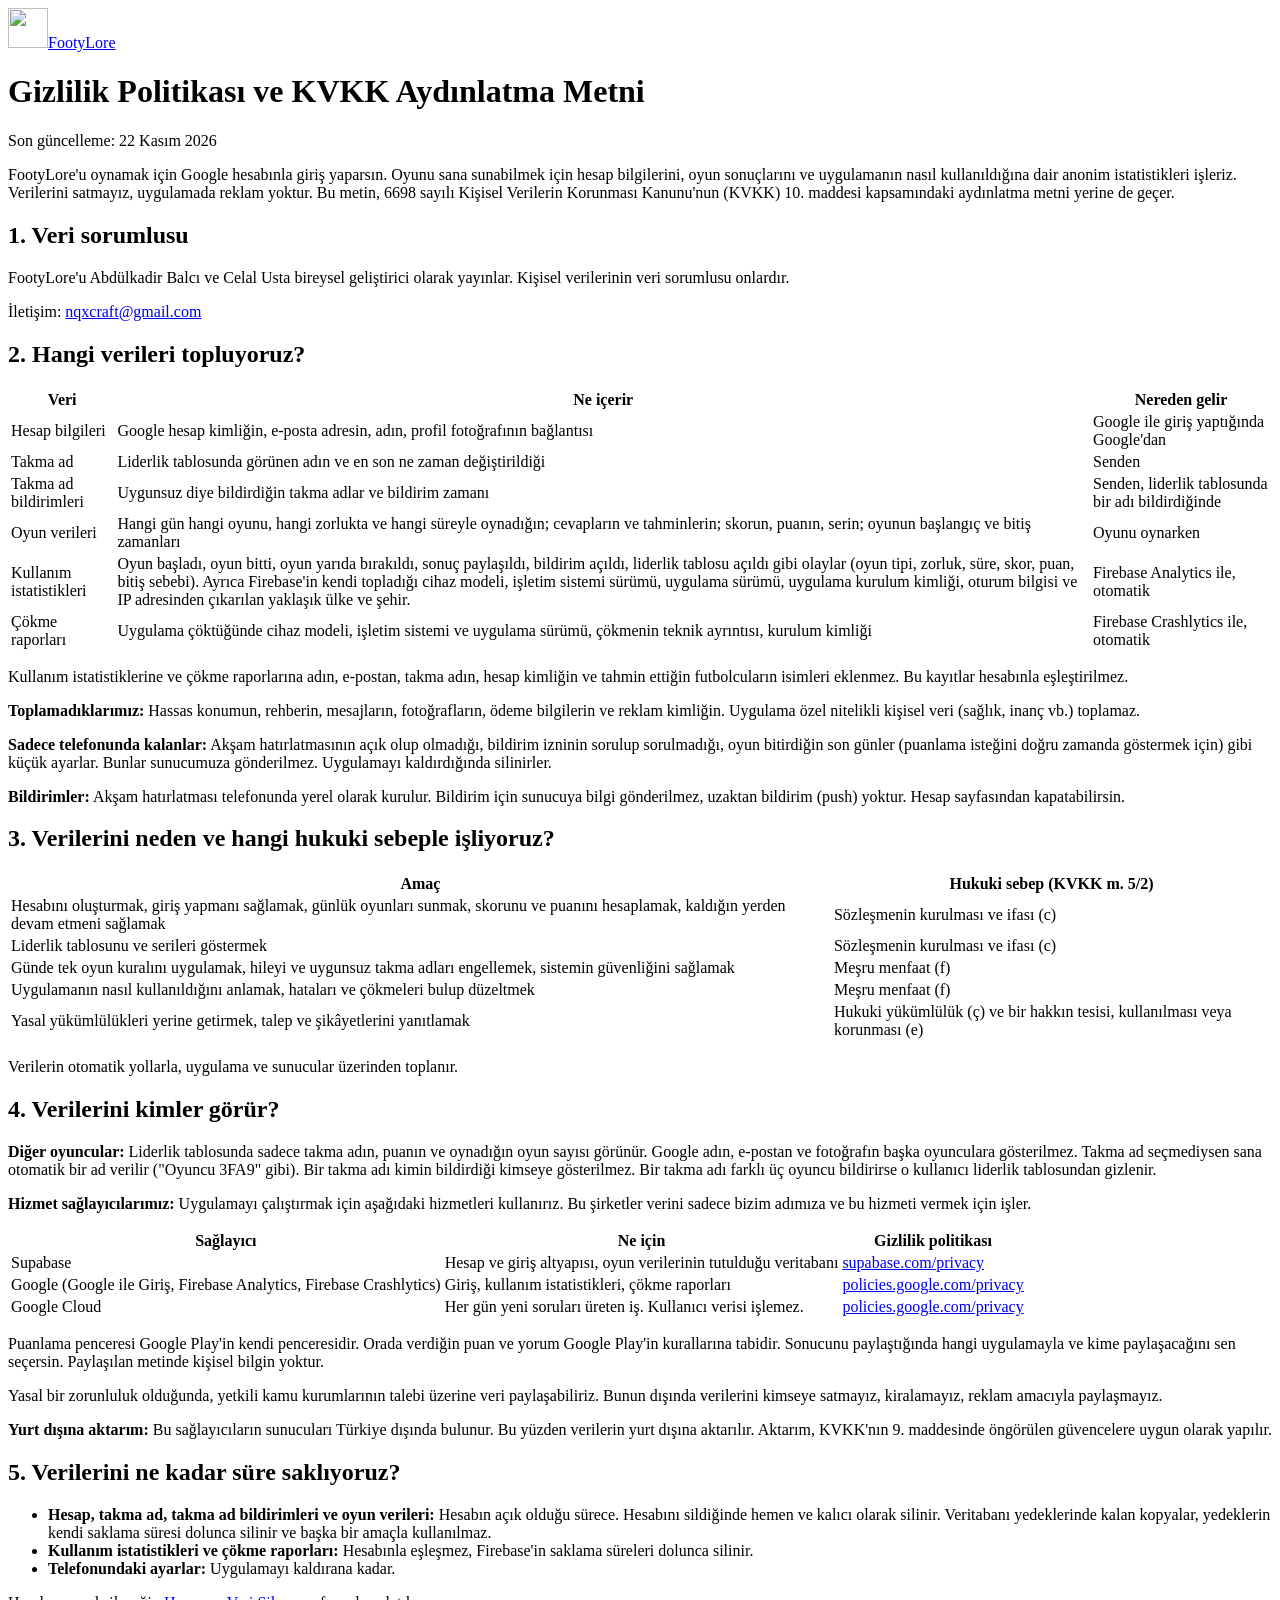
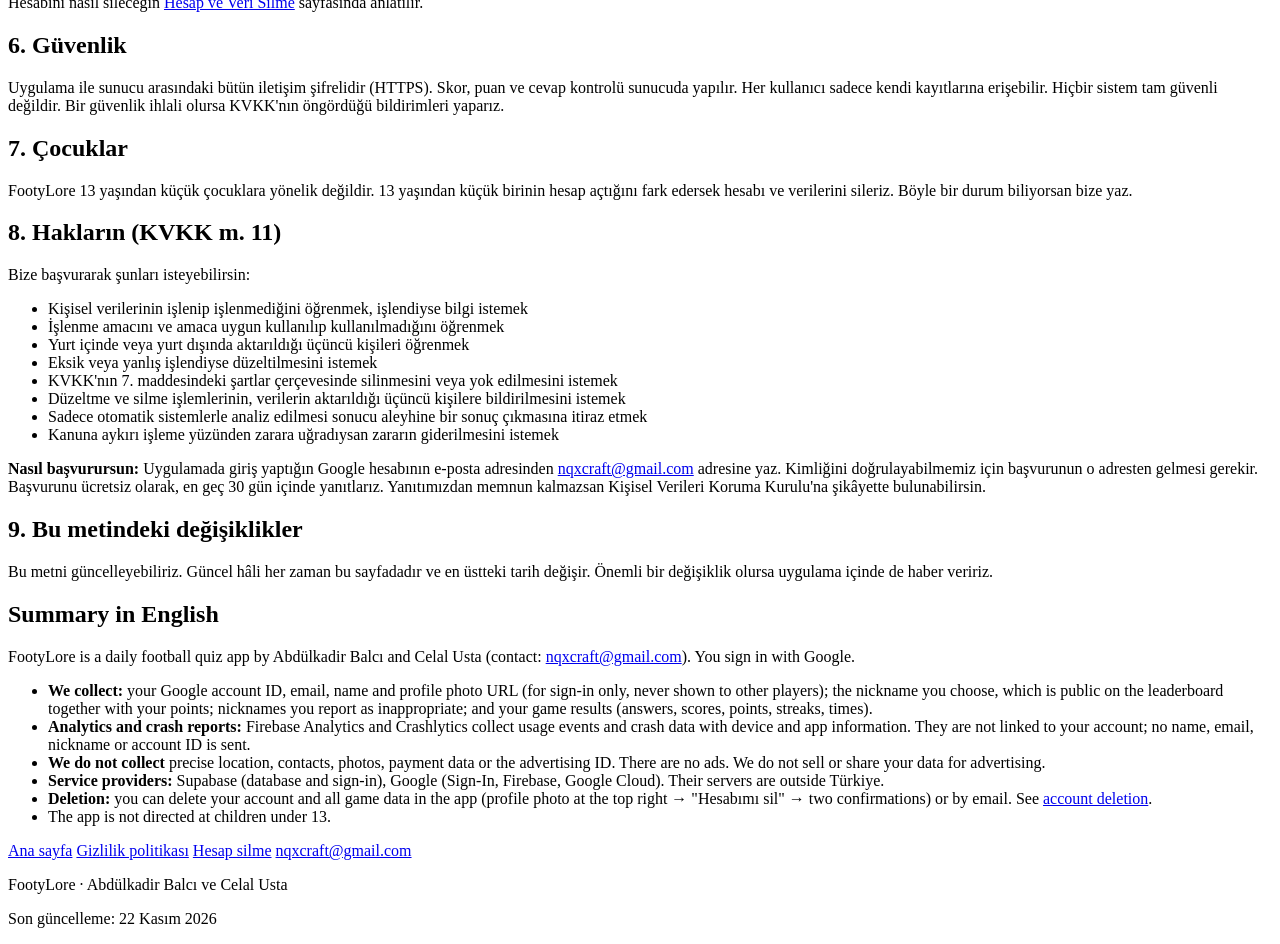
==== web_sitesi/gizlilik.html @ 0654e0d6 "feat: web sitesi (footylore.web.app): ana sayfa, gizlilik politikasi, hesap silme - web_sitesi/: duz" ====
<!doctype html>
<html lang="tr">
<head>
  <meta charset="utf-8">
  <meta name="viewport" content="width=device-width, initial-scale=1">
  <title>Gizlilik Politikası ve KVKK Aydınlatma Metni · FootyLore</title>
  <meta name="description" content="FootyLore'un hangi verileri neden işlediği, kimlerle paylaştığı ve ne kadar sakladığı.">
  <link rel="icon" href="/ikon.jpg">
  <link rel="stylesheet" href="/stil.css">
</head>
<body>
  <div class="sayfa">
    <header class="ust">
      <a href="/"><img src="/ikon.jpg" alt="" width="40" height="40"><span class="marka">FootyLore</span></a>
    </header>

    <main>
      <h1>Gizlilik Politikası ve KVKK Aydınlatma Metni</h1>
      <p class="tarih">Son güncelleme: 22 Kasım 2026</p>

      <p>FootyLore'u oynamak için Google hesabınla giriş yaparsın. Oyunu sana sunabilmek için hesap bilgilerini, oyun
        sonuçlarını ve uygulamanın nasıl kullanıldığına dair anonim istatistikleri işleriz. Verilerini satmayız,
        uygulamada reklam yoktur. Bu metin, 6698 sayılı Kişisel Verilerin Korunması Kanunu'nun (KVKK) 10. maddesi
        kapsamındaki aydınlatma metni yerine de geçer.</p>

      <h2>1. Veri sorumlusu</h2>
      <p>FootyLore'u Abdülkadir Balcı ve Celal Usta bireysel geliştirici olarak yayınlar. Kişisel verilerinin veri
        sorumlusu onlardır.</p>
      <p>İletişim: <a href="mailto:nqxcraft@gmail.com">nqxcraft@gmail.com</a></p>

      <h2>2. Hangi verileri topluyoruz?</h2>
      <div class="tablo">
        <table>
          <thead>
            <tr><th>Veri</th><th>Ne içerir</th><th>Nereden gelir</th></tr>
          </thead>
          <tbody>
            <tr>
              <td>Hesap bilgileri</td>
              <td>Google hesap kimliğin, e-posta adresin, adın, profil fotoğrafının bağlantısı</td>
              <td>Google ile giriş yaptığında Google'dan</td>
            </tr>
            <tr>
              <td>Takma ad</td>
              <td>Liderlik tablosunda görünen adın ve en son ne zaman değiştirildiği</td>
              <td>Senden</td>
            </tr>
            <tr>
              <td>Takma ad bildirimleri</td>
              <td>Uygunsuz diye bildirdiğin takma adlar ve bildirim zamanı</td>
              <td>Senden, liderlik tablosunda bir adı bildirdiğinde</td>
            </tr>
            <tr>
              <td>Oyun verileri</td>
              <td>Hangi gün hangi oyunu, hangi zorlukta ve hangi süreyle oynadığın; cevapların ve tahminlerin; skorun,
                puanın, serin; oyunun başlangıç ve bitiş zamanları</td>
              <td>Oyunu oynarken</td>
            </tr>
            <tr>
              <td>Kullanım istatistikleri</td>
              <td>Oyun başladı, oyun bitti, oyun yarıda bırakıldı, sonuç paylaşıldı, bildirim açıldı, liderlik tablosu
                açıldı gibi olaylar (oyun tipi, zorluk, süre, skor, puan, bitiş sebebi). Ayrıca Firebase'in kendi
                topladığı cihaz modeli, işletim sistemi sürümü, uygulama sürümü, uygulama kurulum kimliği, oturum bilgisi
                ve IP adresinden çıkarılan yaklaşık ülke ve şehir.</td>
              <td>Firebase Analytics ile, otomatik</td>
            </tr>
            <tr>
              <td>Çökme raporları</td>
              <td>Uygulama çöktüğünde cihaz modeli, işletim sistemi ve uygulama sürümü, çökmenin teknik ayrıntısı,
                kurulum kimliği</td>
              <td>Firebase Crashlytics ile, otomatik</td>
            </tr>
          </tbody>
        </table>
      </div>

      <p>Kullanım istatistiklerine ve çökme raporlarına adın, e-postan, takma adın, hesap kimliğin ve tahmin ettiğin
        futbolcuların isimleri eklenmez. Bu kayıtlar hesabınla eşleştirilmez.</p>
      <p><strong>Toplamadıklarımız:</strong> Hassas konumun, rehberin, mesajların, fotoğrafların, ödeme bilgilerin ve
        reklam kimliğin. Uygulama özel nitelikli kişisel veri (sağlık, inanç vb.) toplamaz.</p>
      <p><strong>Sadece telefonunda kalanlar:</strong> Akşam hatırlatmasının açık olup olmadığı, bildirim izninin sorulup
        sorulmadığı, oyun bitirdiğin son günler (puanlama isteğini doğru zamanda göstermek için) gibi küçük ayarlar.
        Bunlar sunucumuza gönderilmez. Uygulamayı kaldırdığında silinirler.</p>
      <p><strong>Bildirimler:</strong> Akşam hatırlatması telefonunda yerel olarak kurulur. Bildirim için sunucuya bilgi
        gönderilmez, uzaktan bildirim (push) yoktur. Hesap sayfasından kapatabilirsin.</p>

      <h2>3. Verilerini neden ve hangi hukuki sebeple işliyoruz?</h2>
      <div class="tablo">
        <table>
          <thead>
            <tr><th>Amaç</th><th>Hukuki sebep (KVKK m. 5/2)</th></tr>
          </thead>
          <tbody>
            <tr>
              <td>Hesabını oluşturmak, giriş yapmanı sağlamak, günlük oyunları sunmak, skorunu ve puanını hesaplamak,
                kaldığın yerden devam etmeni sağlamak</td>
              <td>Sözleşmenin kurulması ve ifası (c)</td>
            </tr>
            <tr>
              <td>Liderlik tablosunu ve serileri göstermek</td>
              <td>Sözleşmenin kurulması ve ifası (c)</td>
            </tr>
            <tr>
              <td>Günde tek oyun kuralını uygulamak, hileyi ve uygunsuz takma adları engellemek, sistemin güvenliğini
                sağlamak</td>
              <td>Meşru menfaat (f)</td>
            </tr>
            <tr>
              <td>Uygulamanın nasıl kullanıldığını anlamak, hataları ve çökmeleri bulup düzeltmek</td>
              <td>Meşru menfaat (f)</td>
            </tr>
            <tr>
              <td>Yasal yükümlülükleri yerine getirmek, talep ve şikâyetlerini yanıtlamak</td>
              <td>Hukuki yükümlülük (ç) ve bir hakkın tesisi, kullanılması veya korunması (e)</td>
            </tr>
          </tbody>
        </table>
      </div>
      <p>Verilerin otomatik yollarla, uygulama ve sunucular üzerinden toplanır.</p>

      <h2>4. Verilerini kimler görür?</h2>
      <p><strong>Diğer oyuncular:</strong> Liderlik tablosunda sadece takma adın, puanın ve oynadığın oyun sayısı
        görünür. Google adın, e-postan ve fotoğrafın başka oyunculara gösterilmez. Takma ad seçmediysen sana otomatik
        bir ad verilir ("Oyuncu 3FA9" gibi). Bir takma adı kimin bildirdiği kimseye gösterilmez. Bir takma adı farklı üç
        oyuncu bildirirse o kullanıcı liderlik tablosundan gizlenir.</p>
      <p><strong>Hizmet sağlayıcılarımız:</strong> Uygulamayı çalıştırmak için aşağıdaki hizmetleri kullanırız. Bu
        şirketler verini sadece bizim adımıza ve bu hizmeti vermek için işler.</p>
      <div class="tablo">
        <table>
          <thead>
            <tr><th>Sağlayıcı</th><th>Ne için</th><th>Gizlilik politikası</th></tr>
          </thead>
          <tbody>
            <tr>
              <td>Supabase</td>
              <td>Hesap ve giriş altyapısı, oyun verilerinin tutulduğu veritabanı</td>
              <td><a href="https://supabase.com/privacy">supabase.com/privacy</a></td>
            </tr>
            <tr>
              <td>Google (Google ile Giriş, Firebase Analytics, Firebase Crashlytics)</td>
              <td>Giriş, kullanım istatistikleri, çökme raporları</td>
              <td><a href="https://policies.google.com/privacy">policies.google.com/privacy</a></td>
            </tr>
            <tr>
              <td>Google Cloud</td>
              <td>Her gün yeni soruları üreten iş. Kullanıcı verisi işlemez.</td>
              <td><a href="https://policies.google.com/privacy">policies.google.com/privacy</a></td>
            </tr>
          </tbody>
        </table>
      </div>
      <p>Puanlama penceresi Google Play'in kendi penceresidir. Orada verdiğin puan ve yorum Google Play'in kurallarına
        tabidir. Sonucunu paylaştığında hangi uygulamayla ve kime paylaşacağını sen seçersin. Paylaşılan metinde kişisel
        bilgin yoktur.</p>
      <p>Yasal bir zorunluluk olduğunda, yetkili kamu kurumlarının talebi üzerine veri paylaşabiliriz. Bunun dışında
        verilerini kimseye satmayız, kiralamayız, reklam amacıyla paylaşmayız.</p>
      <p><strong>Yurt dışına aktarım:</strong> Bu sağlayıcıların sunucuları Türkiye dışında bulunur. Bu yüzden verilerin
        yurt dışına aktarılır. Aktarım, KVKK'nın 9. maddesinde öngörülen güvencelere uygun olarak yapılır.</p>

      <h2>5. Verilerini ne kadar süre saklıyoruz?</h2>
      <ul>
        <li><strong>Hesap, takma ad, takma ad bildirimleri ve oyun verileri:</strong> Hesabın açık olduğu sürece.
          Hesabını sildiğinde hemen ve kalıcı olarak silinir. Veritabanı yedeklerinde kalan kopyalar, yedeklerin kendi
          saklama süresi dolunca silinir ve başka bir amaçla kullanılmaz.</li>
        <li><strong>Kullanım istatistikleri ve çökme raporları:</strong> Hesabınla eşleşmez, Firebase'in saklama süreleri
          dolunca silinir.</li>
        <li><strong>Telefonundaki ayarlar:</strong> Uygulamayı kaldırana kadar.</li>
      </ul>
      <p>Hesabını nasıl sileceğin <a href="/hesap-silme">Hesap ve Veri Silme</a> sayfasında anlatılır.</p>

      <h2>6. Güvenlik</h2>
      <p>Uygulama ile sunucu arasındaki bütün iletişim şifrelidir (HTTPS). Skor, puan ve cevap kontrolü sunucuda yapılır.
        Her kullanıcı sadece kendi kayıtlarına erişebilir. Hiçbir sistem tam güvenli değildir. Bir güvenlik ihlali olursa
        KVKK'nın öngördüğü bildirimleri yaparız.</p>

      <h2>7. Çocuklar</h2>
      <p>FootyLore 13 yaşından küçük çocuklara yönelik değildir. 13 yaşından küçük birinin hesap açtığını fark edersek
        hesabı ve verilerini sileriz. Böyle bir durum biliyorsan bize yaz.</p>

      <h2>8. Hakların (KVKK m. 11)</h2>
      <p>Bize başvurarak şunları isteyebilirsin:</p>
      <ul>
        <li>Kişisel verilerinin işlenip işlenmediğini öğrenmek, işlendiyse bilgi istemek</li>
        <li>İşlenme amacını ve amaca uygun kullanılıp kullanılmadığını öğrenmek</li>
        <li>Yurt içinde veya yurt dışında aktarıldığı üçüncü kişileri öğrenmek</li>
        <li>Eksik veya yanlış işlendiyse düzeltilmesini istemek</li>
        <li>KVKK'nın 7. maddesindeki şartlar çerçevesinde silinmesini veya yok edilmesini istemek</li>
        <li>Düzeltme ve silme işlemlerinin, verilerin aktarıldığı üçüncü kişilere bildirilmesini istemek</li>
        <li>Sadece otomatik sistemlerle analiz edilmesi sonucu aleyhine bir sonuç çıkmasına itiraz etmek</li>
        <li>Kanuna aykırı işleme yüzünden zarara uğradıysan zararın giderilmesini istemek</li>
      </ul>
      <p><strong>Nasıl başvurursun:</strong> Uygulamada giriş yaptığın Google hesabının e-posta adresinden
        <a href="mailto:nqxcraft@gmail.com">nqxcraft@gmail.com</a> adresine yaz. Kimliğini doğrulayabilmemiz için
        başvurunun o adresten gelmesi gerekir. Başvurunu ücretsiz olarak, en geç 30 gün içinde yanıtlarız. Yanıtımızdan
        memnun kalmazsan Kişisel Verileri Koruma Kurulu'na şikâyette bulunabilirsin.</p>

      <h2>9. Bu metindeki değişiklikler</h2>
      <p>Bu metni güncelleyebiliriz. Güncel hâli her zaman bu sayfadadır ve en üstteki tarih değişir. Önemli bir
        değişiklik olursa uygulama içinde de haber veririz.</p>

      <section class="ozet" lang="en">
        <h2>Summary in English</h2>
        <p>FootyLore is a daily football quiz app by Abdülkadir Balcı and Celal Usta (contact:
          <a href="mailto:nqxcraft@gmail.com">nqxcraft@gmail.com</a>). You sign in with Google.</p>
        <ul>
          <li><strong>We collect:</strong> your Google account ID, email, name and profile photo URL (for sign-in only,
            never shown to other players); the nickname you choose, which is public on the leaderboard together with your
            points; nicknames you report as inappropriate; and your game results (answers, scores, points, streaks,
            times).</li>
          <li><strong>Analytics and crash reports:</strong> Firebase Analytics and Crashlytics collect usage events and
            crash data with device and app information. They are not linked to your account; no name, email, nickname or
            account ID is sent.</li>
          <li><strong>We do not collect</strong> precise location, contacts, photos, payment data or the advertising ID.
            There are no ads. We do not sell or share your data for advertising.</li>
          <li><strong>Service providers:</strong> Supabase (database and sign-in), Google (Sign-In, Firebase, Google
            Cloud). Their servers are outside Türkiye.</li>
          <li><strong>Deletion:</strong> you can delete your account and all game data in the app (profile photo at the
            top right → "Hesabımı sil" → two confirmations) or by email. See <a href="/hesap-silme">account deletion</a>.</li>
          <li>The app is not directed at children under 13.</li>
        </ul>
      </section>
    </main>

    <footer class="alt">
      <nav>
        <a href="/">Ana sayfa</a>
        <a href="/gizlilik">Gizlilik politikası</a>
        <a href="/hesap-silme">Hesap silme</a>
        <a href="mailto:nqxcraft@gmail.com">nqxcraft@gmail.com</a>
      </nav>
      <p>FootyLore · Abdülkadir Balcı ve Celal Usta</p>
      <p>Son güncelleme: 22 Kasım 2026</p>
    </footer>
  </div>
</body>
</html>
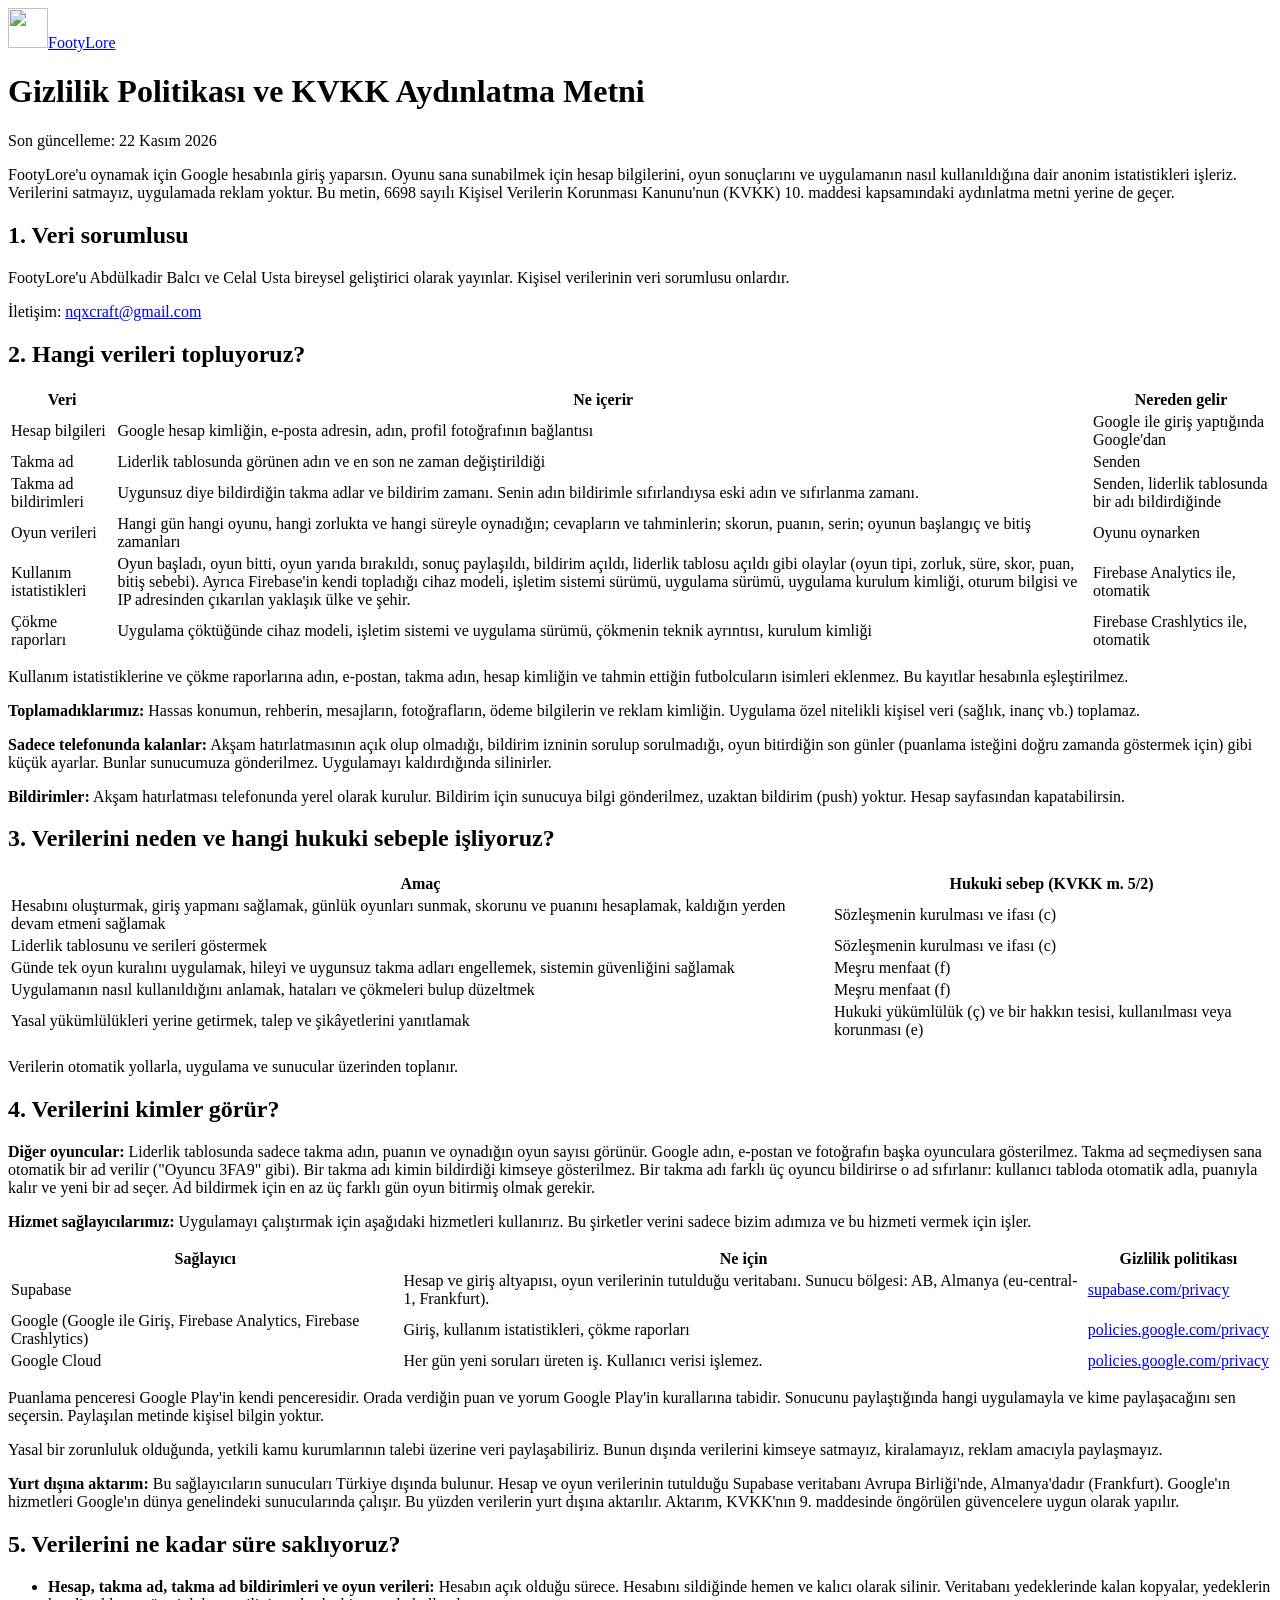
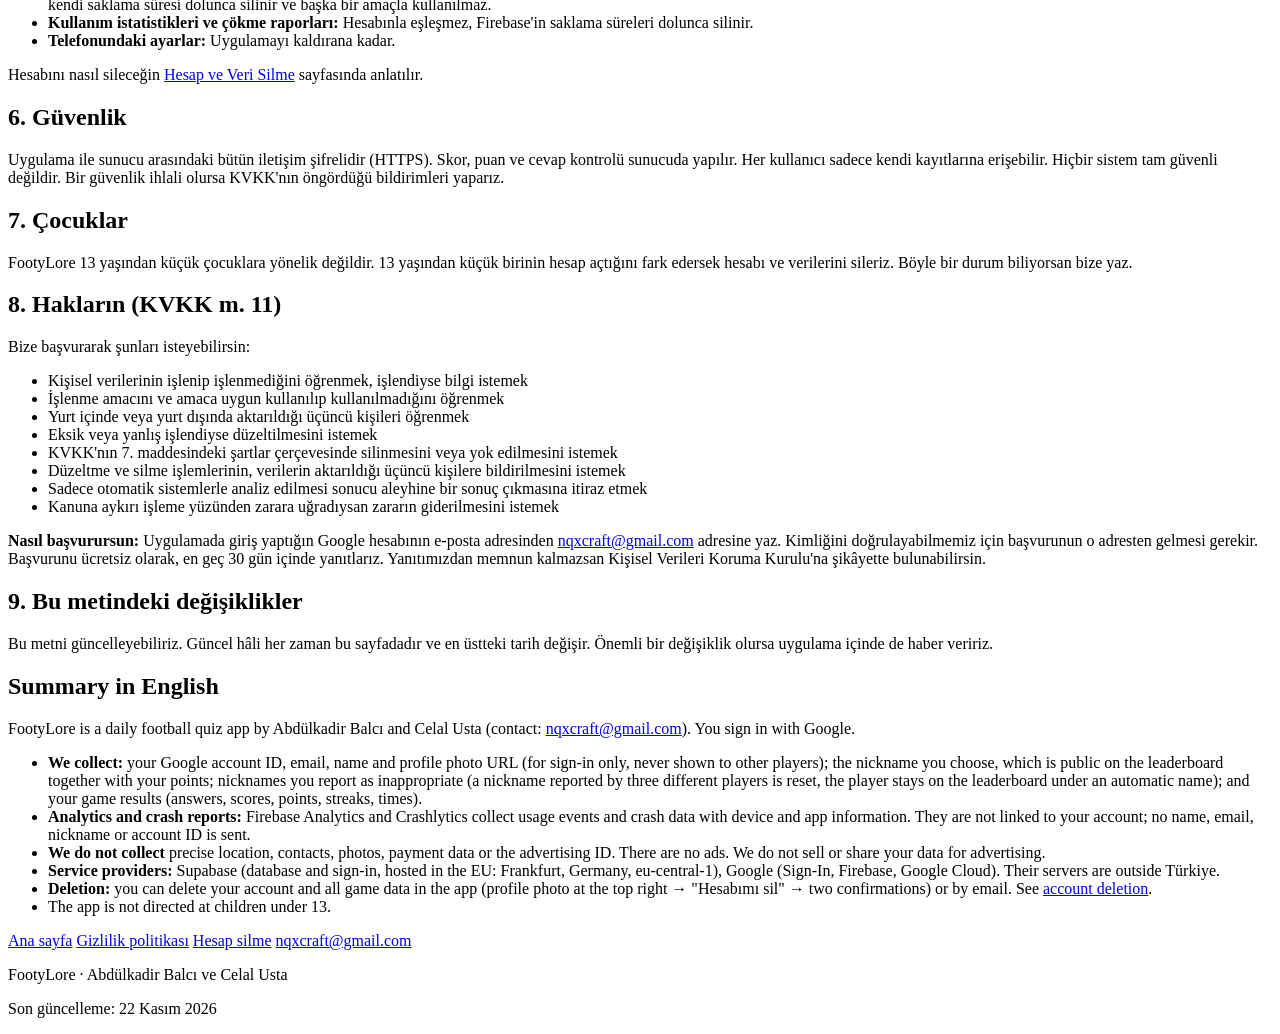
==== commit 06da3d7b: "docs(site): Supabase sunucu bolgesi (eu-central-1, Frankfurt) ve yeni takma ad bildirme kurali - Sag" ====
--- a/web_sitesi/gizlilik.html
+++ b/web_sitesi/gizlilik.html
@@ -47,7 +47,8 @@
             </tr>
             <tr>
               <td>Takma ad bildirimleri</td>
-              <td>Uygunsuz diye bildirdiğin takma adlar ve bildirim zamanı</td>
+              <td>Uygunsuz diye bildirdiğin takma adlar ve bildirim zamanı. Senin adın bildirimle sıfırlandıysa eski
+                adın ve sıfırlanma zamanı.</td>
               <td>Senden, liderlik tablosunda bir adı bildirdiğinde</td>
             </tr>
             <tr>
@@ -122,7 +123,8 @@
       <p><strong>Diğer oyuncular:</strong> Liderlik tablosunda sadece takma adın, puanın ve oynadığın oyun sayısı
         görünür. Google adın, e-postan ve fotoğrafın başka oyunculara gösterilmez. Takma ad seçmediysen sana otomatik
         bir ad verilir ("Oyuncu 3FA9" gibi). Bir takma adı kimin bildirdiği kimseye gösterilmez. Bir takma adı farklı üç
-        oyuncu bildirirse o kullanıcı liderlik tablosundan gizlenir.</p>
+        oyuncu bildirirse o ad sıfırlanır: kullanıcı tabloda otomatik adla, puanıyla kalır ve yeni bir ad seçer. Ad
+        bildirmek için en az üç farklı gün oyun bitirmiş olmak gerekir.</p>
       <p><strong>Hizmet sağlayıcılarımız:</strong> Uygulamayı çalıştırmak için aşağıdaki hizmetleri kullanırız. Bu
         şirketler verini sadece bizim adımıza ve bu hizmeti vermek için işler.</p>
       <div class="tablo">
@@ -133,7 +135,8 @@
           <tbody>
             <tr>
               <td>Supabase</td>
-              <td>Hesap ve giriş altyapısı, oyun verilerinin tutulduğu veritabanı</td>
+              <td>Hesap ve giriş altyapısı, oyun verilerinin tutulduğu veritabanı. Sunucu bölgesi: AB, Almanya
+                (eu-central-1, Frankfurt).</td>
               <td><a href="https://supabase.com/privacy">supabase.com/privacy</a></td>
             </tr>
             <tr>
@@ -154,8 +157,9 @@
         bilgin yoktur.</p>
       <p>Yasal bir zorunluluk olduğunda, yetkili kamu kurumlarının talebi üzerine veri paylaşabiliriz. Bunun dışında
         verilerini kimseye satmayız, kiralamayız, reklam amacıyla paylaşmayız.</p>
-      <p><strong>Yurt dışına aktarım:</strong> Bu sağlayıcıların sunucuları Türkiye dışında bulunur. Bu yüzden verilerin
-        yurt dışına aktarılır. Aktarım, KVKK'nın 9. maddesinde öngörülen güvencelere uygun olarak yapılır.</p>
+      <p><strong>Yurt dışına aktarım:</strong> Bu sağlayıcıların sunucuları Türkiye dışında bulunur. Hesap ve oyun
+        verilerinin tutulduğu Supabase veritabanı Avrupa Birliği'nde, Almanya'dadır (Frankfurt). Google'ın hizmetleri
+        Google'ın dünya genelindeki sunucularında çalışır. Bu yüzden verilerin yurt dışına aktarılır. Aktarım, KVKK'nın 9. maddesinde öngörülen güvencelere uygun olarak yapılır.</p>
 
       <h2>5. Verilerini ne kadar süre saklıyoruz?</h2>
       <ul>
@@ -205,15 +209,16 @@
         <ul>
           <li><strong>We collect:</strong> your Google account ID, email, name and profile photo URL (for sign-in only,
             never shown to other players); the nickname you choose, which is public on the leaderboard together with your
-            points; nicknames you report as inappropriate; and your game results (answers, scores, points, streaks,
+            points; nicknames you report as inappropriate (a nickname reported by three different players is reset, the player
+            stays on the leaderboard under an automatic name); and your game results (answers, scores, points, streaks,
             times).</li>
           <li><strong>Analytics and crash reports:</strong> Firebase Analytics and Crashlytics collect usage events and
             crash data with device and app information. They are not linked to your account; no name, email, nickname or
             account ID is sent.</li>
           <li><strong>We do not collect</strong> precise location, contacts, photos, payment data or the advertising ID.
             There are no ads. We do not sell or share your data for advertising.</li>
-          <li><strong>Service providers:</strong> Supabase (database and sign-in), Google (Sign-In, Firebase, Google
-            Cloud). Their servers are outside Türkiye.</li>
+          <li><strong>Service providers:</strong> Supabase (database and sign-in, hosted in the EU: Frankfurt, Germany,
+            eu-central-1), Google (Sign-In, Firebase, Google Cloud). Their servers are outside Türkiye.</li>
           <li><strong>Deletion:</strong> you can delete your account and all game data in the app (profile photo at the
             top right → "Hesabımı sil" → two confirmations) or by email. See <a href="/hesap-silme">account deletion</a>.</li>
           <li>The app is not directed at children under 13.</li>
